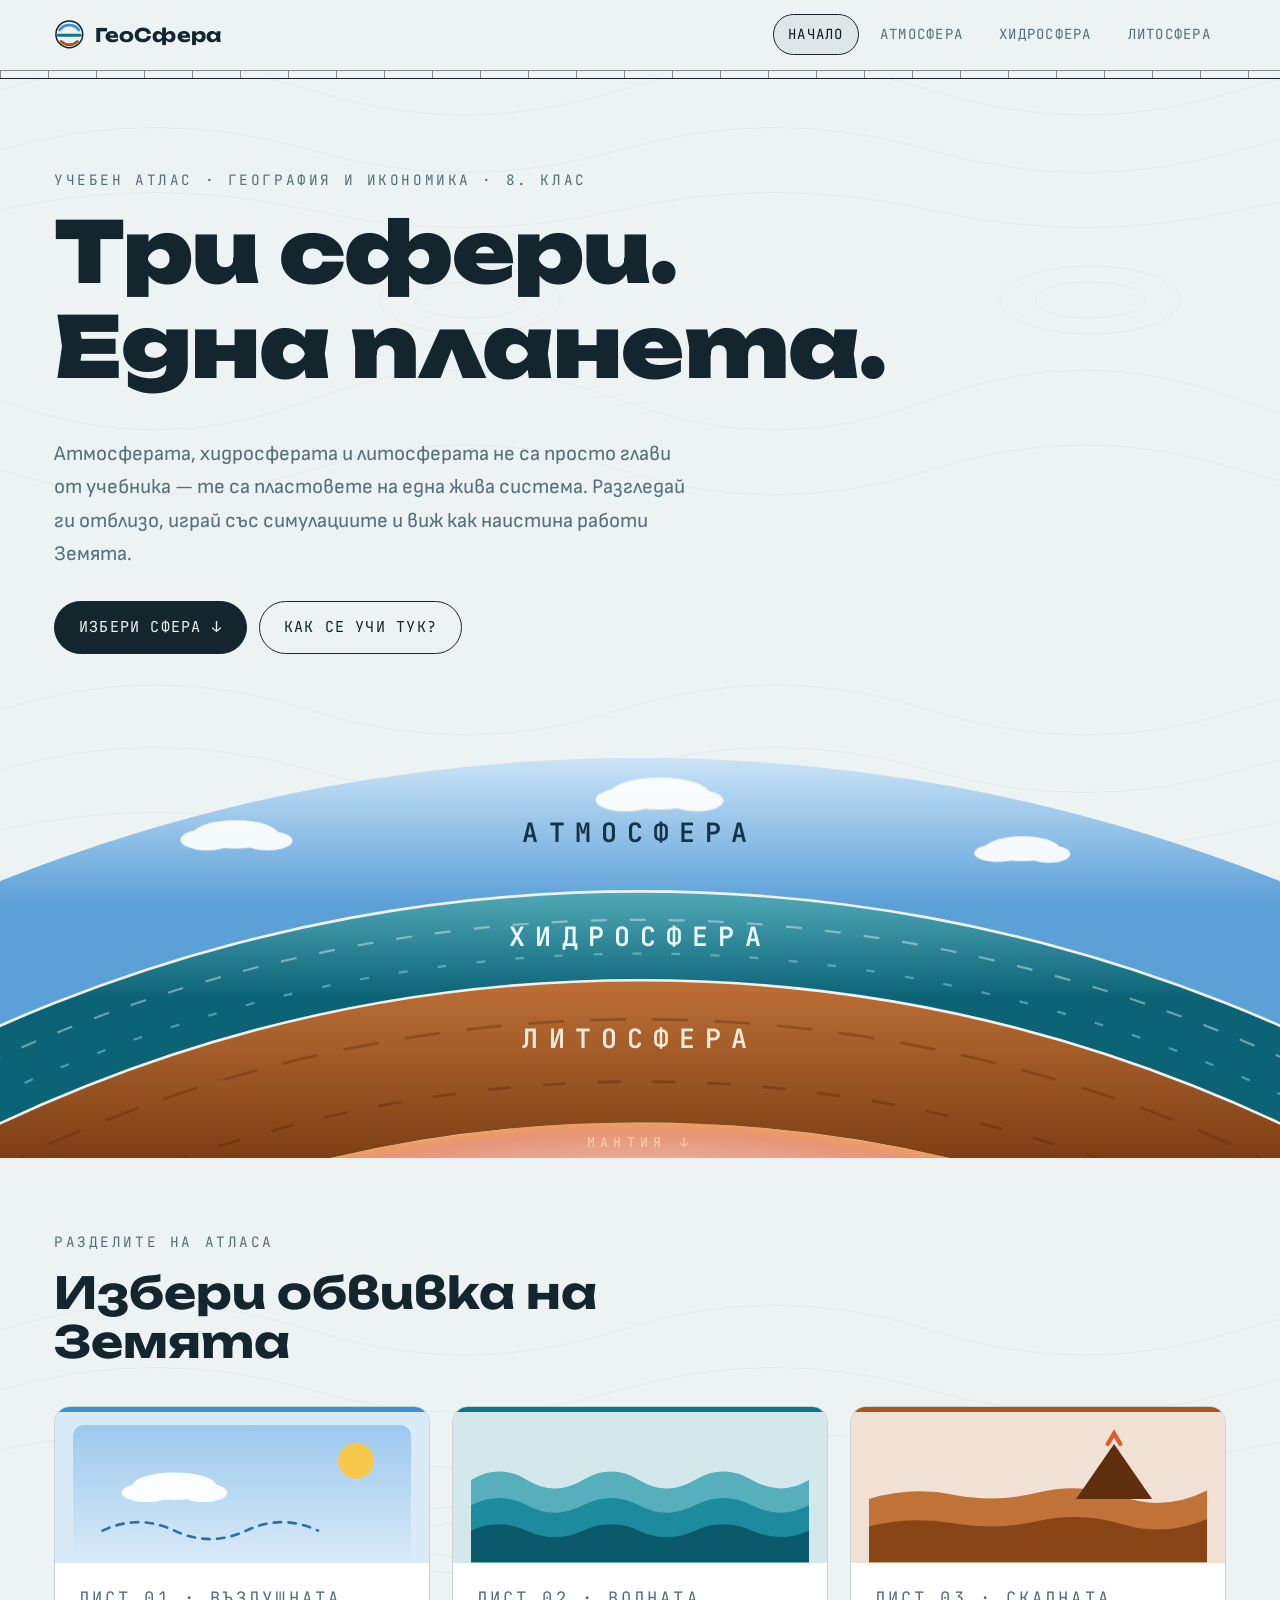
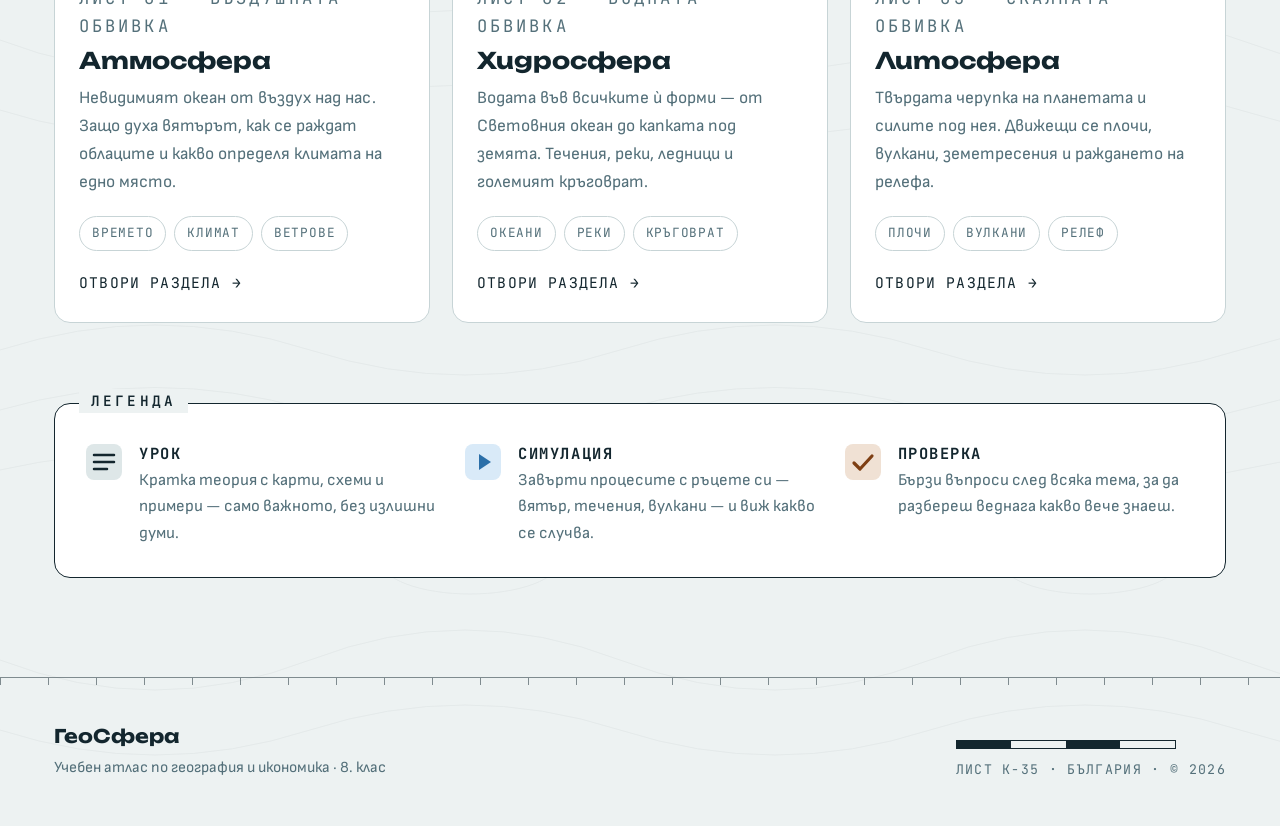
==== index.html @ aa03029b "Add files via upload" ====
<!doctype html>
<html lang="bg">
<head>
<meta charset="utf-8">
<meta name="viewport" content="width=device-width, initial-scale=1">
<title>ГеоСфера · География за 8. клас</title>
<link rel="preconnect" href="https://fonts.googleapis.com">
<link rel="preconnect" href="https://fonts.gstatic.com" crossorigin>
<link href="https://fonts.googleapis.com/css2?family=Unbounded:wght@500;700;900&family=Sofia+Sans:ital,wght@0,400;0,500;0,700;1,400&family=JetBrains+Mono:wght@400;600&display=swap" rel="stylesheet">
<link rel="stylesheet" href="styles.css">
</head>
<body data-view="home">

<header class="topbar">
  <div class="wrap topbar-inner">
    <a class="brand" href="index.html">
      <svg viewBox="0 0 32 32" fill="none" stroke-linecap="round" aria-hidden="true">
        <circle cx="16" cy="16" r="14" stroke="#13262E" stroke-width="1.6"/>
        <path d="M6 11.5a12.4 12.4 0 0 1 20 0" stroke="#3E8FD0" stroke-width="3"/>
        <path d="M4.6 17h22.8" stroke="#0D7387" stroke-width="3"/>
        <path d="M7.5 23.5a12.4 12.4 0 0 0 17 0" stroke="#A8551E" stroke-width="3"/>
      </svg>
      ГеоСфера
    </a>
    <nav class="nav" aria-label="Основна навигация">
      <a href="index.html" class="on" aria-current="page">Начало</a>
      <a href="atmosfera.html">Атмосфера</a>
      <a href="hidrosfera.html">Хидросфера</a>
      <a href="litosfera.html">Литосфера</a>
    </nav>
  </div>
  <div class="ticks" aria-hidden="true"></div>
</header>

<main>
<section class="page">
<div class="hero">
    <div class="hero-inner wrap">
      <p class="eyebrow">Учебен атлас · География и икономика · 8. клас</p>
      <h1>Три сфери.<br>Една планета.</h1>
      <p class="lead">Атмосферата, хидросферата и литосферата не са просто глави от учебника —
      те са пластовете на една жива система. Разгледай ги отблизо, играй със симулациите
      и виж как наистина работи Земята.</p>
      <div class="cta-row">
        <a class="btn" href="#razdeli">Избери сфера ↓</a>
        <a class="btn ghost" href="#legenda">Как се учи тук?</a>
      </div>
    </div>

    <figure class="hero-art">
      <svg viewBox="0 0 1440 560" preserveAspectRatio="xMidYMax slice" role="group"
           aria-label="Разрез на Земята: атмосфера, хидросфера и литосфера. Избери пласт.">
        <defs>
          <linearGradient id="gSky" gradientUnits="userSpaceOnUse" x1="0" y1="95" x2="0" y2="275">
            <stop offset="0" stop-color="#D4E9FA"/><stop offset="1" stop-color="#5CA0D8"/>
          </linearGradient>
          <linearGradient id="gSea" gradientUnits="userSpaceOnUse" x1="0" y1="250" x2="0" y2="380">
            <stop offset="0" stop-color="#57AEBC"/><stop offset="1" stop-color="#0C6376"/>
          </linearGradient>
          <linearGradient id="gRock" gradientUnits="userSpaceOnUse" x1="0" y1="350" x2="0" y2="560">
            <stop offset="0" stop-color="#C07238"/><stop offset="1" stop-color="#7E3F14"/>
          </linearGradient>
          <radialGradient id="gMan" gradientUnits="userSpaceOnUse" cx="720" cy="2050" r="1540">
            <stop offset=".90" stop-color="#E2592A" stop-opacity="0"/>
            <stop offset=".985" stop-color="#E2592A" stop-opacity=".6"/>
            <stop offset="1" stop-color="#F7A842" stop-opacity=".9"/>
          </radialGradient>
        </defs>

        <circle class="mantle-glow" cx="720" cy="2050" r="1530" fill="url(#gMan)"/>
        <text x="720" y="548" text-anchor="middle" fill="#FFD9A8" opacity=".85"
              font-family="'JetBrains Mono',monospace" font-size="15" letter-spacing="6">МАНТИЯ ↓</text>

        <a class="band" href="litosfera.html">
          <title>Литосфера — скалната обвивка</title>
          <circle cx="720" cy="2050" r="1610" fill="none" stroke="url(#gRock)" stroke-width="160"/>
          <circle cx="720" cy="2050" r="1576" fill="none" stroke="#5F2E0C" stroke-width="3"
                  stroke-dasharray="26 36" opacity=".45"/>
          <circle cx="720" cy="2050" r="1646" fill="none" stroke="#5F2E0C" stroke-width="3"
                  stroke-dasharray="40 30" opacity=".4"/>
          <text class="band-label" x="720" y="436" fill="#FFE9D8">ЛИТОСФЕРА</text>
          <text class="band-hint" x="720" y="468" fill="#FFE9D8">отвори раздела →</text>
        </a>

        <a class="band" href="hidrosfera.html">
          <title>Хидросфера — водната обвивка</title>
          <circle cx="720" cy="2050" r="1740" fill="none" stroke="url(#gSea)" stroke-width="100"/>
          <circle class="waves" cx="720" cy="2050" r="1758" fill="none" stroke="#FFFFFF"
                  stroke-width="2.5" stroke-dasharray="18 26" opacity=".4"/>
          <circle class="waves w2" cx="720" cy="2050" r="1720" fill="none" stroke="#9FE0EA"
                  stroke-width="2.5" stroke-dasharray="10 34" opacity=".45"/>
          <text class="band-label" x="720" y="322" fill="#EAFBFF">ХИДРОСФЕРА</text>
          <text class="band-hint" x="720" y="350" fill="#EAFBFF">отвори раздела →</text>
        </a>

        <a class="band" href="atmosfera.html">
          <title>Атмосфера — въздушната обвивка</title>
          <circle cx="720" cy="2050" r="1865" fill="none" stroke="url(#gSky)" stroke-width="150"/>
          <g fill="#FFFFFF" opacity=".92">
            <g class="cloud" transform="translate(265 196)">
              <ellipse rx="48" ry="16"/><ellipse cx="-32" cy="6" rx="30" ry="12"/><ellipse cx="36" cy="7" rx="28" ry="11"/>
            </g>
            <g class="cloud c2" transform="translate(742 150)">
              <ellipse rx="56" ry="18"/><ellipse cx="-38" cy="7" rx="34" ry="13"/><ellipse cx="42" cy="8" rx="30" ry="12"/>
            </g>
            <g class="cloud c3" transform="translate(1150 212)">
              <ellipse rx="42" ry="14"/><ellipse cx="-28" cy="5" rx="26" ry="10"/><ellipse cx="30" cy="6" rx="24" ry="10"/>
            </g>
          </g>
          <text class="band-label" x="720" y="205" fill="#123349">АТМОСФЕРА</text>
          <text class="band-hint" x="720" y="234" fill="#123349">отвори раздела →</text>
        </a>

        <circle cx="720" cy="2050" r="1790" fill="none" stroke="#EDF2F2" stroke-width="3"/>
        <circle cx="720" cy="2050" r="1690" fill="none" stroke="#EDF2F2" stroke-width="3"/>
      </svg>
    </figure>
  </div>

  <div class="section wrap" id="razdeli">
    <div class="bhead">
      <p class="eyebrow">Разделите на атласа</p>
      <h2>Избери обвивка на Земята</h2>
    </div>
    <div class="cards">

      <a class="card card-atm" href="atmosfera.html">
        <div class="card-art">
          <svg viewBox="0 0 320 130" aria-hidden="true">
            <defs><linearGradient id="cA" x1="0" y1="0" x2="0" y2="1">
              <stop offset="0" stop-color="#9CC9EE"/><stop offset="1" stop-color="#D9EAF8"/>
            </linearGradient></defs>
            <rect width="320" height="130" rx="10" fill="url(#cA)"/>
            <circle cx="268" cy="34" r="17" fill="#F7C84B"/>
            <g fill="#FFFFFF" opacity=".95">
              <ellipse cx="96" cy="58" rx="40" ry="13"/><ellipse cx="70" cy="64" rx="24" ry="9"/><ellipse cx="124" cy="64" rx="22" ry="9"/>
            </g>
            <path d="M28 100q34-16 68 0t68 0t68 0" fill="none" stroke="#2B6FA8" stroke-width="2.5" stroke-dasharray="7 7" stroke-linecap="round"/>
          </svg>
        </div>
        <div class="card-body">
          <p class="eyebrow">Лист 01 · Въздушната обвивка</p>
          <h3>Атмосфера</h3>
          <p>Невидимият океан от въздух над нас. Защо духа вятърът, как се раждат облаците
          и какво определя климата на едно място.</p>
          <p class="chiprow"><span class="chip">времето</span><span class="chip">климат</span><span class="chip">ветрове</span></p>
          <span class="card-go">Отвори раздела →</span>
        </div>
      </a>

      <a class="card card-hyd" href="hidrosfera.html">
        <div class="card-art">
          <svg viewBox="0 0 320 130" aria-hidden="true">
            <rect width="320" height="130" rx="10" fill="#D2E8EB"/>
            <path d="M0 52q27-16 53 0t53 0t53 0t53 0t54 0t54 0V130H0Z" fill="#57AEBC"/>
            <path d="M0 76q27-14 53 0t53 0t53 0t53 0t54 0t54 0V130H0Z" fill="#1E8A9E"/>
            <path d="M0 100q27-12 53 0t53 0t53 0t53 0t54 0t54 0V130H0Z" fill="#0A5A6B"/>
          </svg>
        </div>
        <div class="card-body">
          <p class="eyebrow">Лист 02 · Водната обвивка</p>
          <h3>Хидросфера</h3>
          <p>Водата във всичките ѝ форми — от Световния океан до капката под земята.
          Течения, реки, ледници и големият кръговрат.</p>
          <p class="chiprow"><span class="chip">океани</span><span class="chip">реки</span><span class="chip">кръговрат</span></p>
          <span class="card-go">Отвори раздела →</span>
        </div>
      </a>

      <a class="card card-lit" href="litosfera.html">
        <div class="card-art">
          <svg viewBox="0 0 320 130" aria-hidden="true">
            <rect width="320" height="130" rx="10" fill="#F0E1D4"/>
            <path d="M0 70q40-12 80-4t80-2t80 4t80-6V130H0Z" fill="#C07238"/>
            <path d="M0 96q40-10 80-3t80-2t80 3t80-5V130H0Z" fill="#8A4517"/>
            <path d="M196 70 L232 18 L268 70 Z" fill="#5F2E0C"/>
            <path d="M226 18 L232 8 L238 18" fill="none" stroke="#E2592A" stroke-width="4" stroke-linecap="round"/>
          </svg>
        </div>
        <div class="card-body">
          <p class="eyebrow">Лист 03 · Скалната обвивка</p>
          <h3>Литосфера</h3>
          <p>Твърдата черупка на планетата и силите под нея. Движещи се плочи, вулкани,
          земетресения и раждането на релефа.</p>
          <p class="chiprow"><span class="chip">плочи</span><span class="chip">вулкани</span><span class="chip">релеф</span></p>
          <span class="card-go">Отвори раздела →</span>
        </div>
      </a>

    </div>
  </div>

  <div class="section wrap" id="legenda" style="padding-top:8px">
    <div class="legend">
      <p class="legend-title">Легенда</p>
      <div class="legend-grid">
        <div class="lg-item">
          <svg viewBox="0 0 42 42" aria-hidden="true">
            <rect x="3" y="3" width="36" height="36" rx="8" fill="#DEE7E8"/>
            <path d="M11 14h20M11 21h20M11 28h13" stroke="#13262E" stroke-width="2.5" stroke-linecap="round"/>
          </svg>
          <div><h4>Урок</h4><p>Кратка теория с карти, схеми и примери — само важното, без излишни думи.</p></div>
        </div>
        <div class="lg-item">
          <svg viewBox="0 0 42 42" aria-hidden="true">
            <rect x="3" y="3" width="36" height="36" rx="8" fill="#D9EAF8"/>
            <path d="M17 13l12 8-12 8Z" fill="#2B6FA8"/>
          </svg>
          <div><h4>Симулация</h4><p>Завърти процесите с ръцете си — вятър, течения, вулкани — и виж какво се случва.</p></div>
        </div>
        <div class="lg-item">
          <svg viewBox="0 0 42 42" aria-hidden="true">
            <rect x="3" y="3" width="36" height="36" rx="8" fill="#F0E1D4"/>
            <path d="M12 22l6 6 12-13" fill="none" stroke="#7E3F14" stroke-width="3.2" stroke-linecap="round" stroke-linejoin="round"/>
          </svg>
          <div><h4>Проверка</h4><p>Бързи въпроси след всяка тема, за да разбереш веднага какво вече знаеш.</p></div>
        </div>
      </div>
    </div>
  </div>
</section>
</main>

<footer class="footer">
  <div class="ticks" aria-hidden="true"></div>
  <div class="wrap footer-grid">
    <div>
      <p class="fbrand">ГеоСфера</p>
      <p class="fnote">Учебен атлас по география и икономика · 8. клас</p>
    </div>
    <div>
      <div class="scalebar" aria-hidden="true"><span></span><span></span><span></span><span></span></div>
      <p class="fnote mono">лист K-35 · България · © 2026</p>
    </div>
  </div>
</footer>

</body>
</html>
---- styles.css ----
/* ============ ТОКЕНИ ============ */
:root {
  --paper: #EDF2F2;
  /* хартия на хидрографска карта */
  --paper-deep: #E1E9EA;
  --ink: #13262E;
  /* картографско мастило */
  --muted: #54707A;
  --line: #C7D4D6;
  --sky: #3E8FD0;
  --sky-deep: #2B6FA8;
  --sky-soft: #D9EAF8;
  --sea: #0D7387;
  --sea-deep: #0A5A6B;
  --sea-soft: #D2E8EB;
  --rock: #A8551E;
  --rock-deep: #7E3F14;
  --rock-soft: #F0E1D4;
  --mantle: #E2592A;
  --display: 'Unbounded', system-ui, sans-serif;
  --body: 'Sofia Sans', system-ui, sans-serif;
  --mono: 'JetBrains Mono', ui-monospace, monospace;
  --accent: #13262E;
  --accent-deep: #0B181E;
  --accent-soft: #DEE7E8;
}

body[data-view="atmosfera"] {
  --accent: var(--sky);
  --accent-deep: var(--sky-deep);
  --accent-soft: var(--sky-soft);
}

body[data-view="hidrosfera"] {
  --accent: var(--sea);
  --accent-deep: var(--sea-deep);
  --accent-soft: var(--sea-soft);
}

body[data-view="litosfera"] {
  --accent: var(--rock);
  --accent-deep: var(--rock-deep);
  --accent-soft: var(--rock-soft);
}

/* ============ ОСНОВА ============ */
* {
  box-sizing: border-box
}

html {
  scroll-behavior: smooth
}

body {
  margin: 0;
  background: var(--paper);
  color: var(--ink);
  font-family: var(--body);
  font-size: clamp(112%, 1.3vw, 137%);
  /* ~18px на телефон → ~22px на голям екран */
  line-height: 1.62;
  -webkit-font-smoothing: antialiased;
  background-image: url("data:image/svg+xml,%3Csvg xmlns='http://www.w3.org/2000/svg' width='620' height='620' viewBox='0 0 620 620'%3E%3Cg fill='none' stroke='%2313262E' stroke-width='1' opacity='0.045'%3E%3Cpath d='M0 90 Q155 40 310 90 T620 90'/%3E%3Cpath d='M0 150 Q155 105 310 150 T620 150'/%3E%3Cpath d='M0 210 Q155 175 310 210 T620 210'/%3E%3Cpath d='M0 400 Q155 460 310 400 T620 400'/%3E%3Cpath d='M0 470 Q155 520 310 470 T620 470'/%3E%3Cellipse cx='470' cy='300' rx='90' ry='34'/%3E%3Cellipse cx='470' cy='300' rx='55' ry='18'/%3E%3C/g%3E%3C/svg%3E");
}

::selection {
  background: var(--accent);
  color: #fff
}

a {
  color: inherit;
  text-decoration: none
}

img,
svg {
  display: block;
  max-width: 100%
}

h1,
h2,
h3,
h4 {
  font-family: var(--display);
  line-height: 1.12;
  margin: 0 0 .5em;
  font-weight: 700
}

p {
  margin: 0 0 1em
}

.wrap {
  max-width: 1220px;
  margin: 0 auto;
  padding: 0 24px
}

:focus-visible {
  outline: 2.5px solid var(--accent);
  outline-offset: 3px;
  border-radius: 4px
}

/* координатни деления — като рамка на картен лист */
.ticks {
  height: 8px;
  border-top: 1px solid var(--ink);
  opacity: .5;
  background: repeating-linear-gradient(90deg, var(--ink) 0 1px, transparent 1px 48px);
}

/* ============ ГОРНА ЛЕНТА ============ */
.topbar {
  position: sticky;
  top: 0;
  z-index: 50;
  background: color-mix(in srgb, var(--paper) 88%, transparent);
  backdrop-filter: blur(8px);
  border-bottom: 1px solid var(--ink);
}

.topbar-inner {
  display: flex;
  align-items: center;
  justify-content: space-between;
  gap: 16px;
  padding: 1.6vh 24px;
}

.brand {
  display: flex;
  align-items: center;
  gap: 10px;
  font-family: var(--display);
  font-weight: 700;
  font-size: clamp(105%, 1.25vw, 122%);
  letter-spacing: .01em
}

.brand svg {
  width: clamp(7%, 2vw, 9%);
  min-width: 28px;
  height: auto
}

.nav {
  display: flex;
  gap: 6px;
  overflow-x: auto;
  font-family: var(--mono);
  font-size: clamp(78%, .95vw, 88%);
  text-transform: uppercase;
  letter-spacing: .09em;
}

.nav a {
  padding: .9vh 14px;
  border-radius: 999px;
  border: 1px solid transparent;
  white-space: nowrap;
  color: var(--muted);
  transition: .2s
}

.nav a:hover {
  color: var(--ink);
  border-color: var(--line)
}

.nav a.on {
  color: var(--accent-deep);
  border-color: var(--accent);
  background: var(--accent-soft)
}

/* ============ ОБЩИ ЕЛЕМЕНТИ ============ */
.eyebrow {
  font-family: var(--mono);
  font-size: clamp(80%, .95vw, 90%);
  text-transform: uppercase;
  letter-spacing: .18em;
  color: var(--muted);
  margin-bottom: 14px
}

.btn {
  display: inline-block;
  font-family: var(--mono);
  font-size: clamp(84%, .95vw, 94%);
  text-transform: uppercase;
  letter-spacing: .08em;
  padding: 1.5vh 24px;
  border-radius: 999px;
  border: 1.5px solid var(--ink);
  background: var(--ink);
  color: var(--paper);
  transition: transform .2s, box-shadow .2s;
}

.btn:hover {
  transform: translateY(-2px);
  box-shadow: 0 6px 18px rgba(19, 38, 46, .25)
}

.btn.ghost {
  background: transparent;
  color: var(--ink)
}

.section {
  padding: 8vh 24px
}

.bhead {
  max-width: 680px;
  margin-bottom: 4.5vh
}

.bhead h2 {
  font-size: clamp(175%, 3.5vw, 245%)
}

/* ============ ХЕРО (НАЧАЛО) ============ */
.hero {
  position: relative;
  overflow: hidden
}

.hero-inner {
  padding-top: clamp(6vh, 7vw, 11vh);
  padding-bottom: 3vh;
  max-width: 1220px;
  margin: 0 auto;
}

.hero-inner>* {
  animation: fadeUp .7s ease both
}

.hero-inner .lead {
  animation-delay: .12s
}

.hero-inner .cta-row {
  animation-delay: .22s
}

.hero h1 {
  font-size: clamp(245%, 6.6vw, 480%);
  font-weight: 900;
  letter-spacing: -.01em;
  max-width: 14ch
}

.lead {
  font-size: clamp(115%, 1.55vw, 134%);
  color: var(--muted);
  max-width: 54ch
}

.cta-row {
  display: flex;
  gap: 12px;
  flex-wrap: wrap;
  margin: 3.4vh 0 1vh
}

/* подписният елемент: разрез на планетата */
.hero-art {
  margin: 0;
  animation: rise 1s ease both .15s
}

.hero-art svg {
  width: 100%;
  height: clamp(36vh, 40vw, 52vh)
}

.band {
  cursor: pointer
}

.band circle {
  transition: filter .25s
}

.band:hover circle,
.band:focus-visible circle {
  filter: saturate(1.2) brightness(1.06)
}

.band-label {
  font-family: var(--mono);
  font-weight: 600;
  font-size: 30px;
  letter-spacing: .38em;
  text-anchor: middle;
  pointer-events: none
}

.band-hint {
  font-family: var(--mono);
  font-size: 17px;
  letter-spacing: .14em;
  text-anchor: middle;
  opacity: 0;
  transition: opacity .25s;
  pointer-events: none
}

.band:hover .band-hint,
.band:focus-visible .band-hint {
  opacity: .95
}

.cloud {
  animation: drift 13s ease-in-out infinite alternate
}

.cloud.c2 {
  animation-duration: 17s;
  animation-delay: -6s
}

.cloud.c3 {
  animation-duration: 11s;
  animation-delay: -3s
}

.waves {
  animation: dash 26s linear infinite
}

.waves.w2 {
  animation-duration: 38s;
  animation-direction: reverse
}

.mantle-glow {
  animation: pulse 6s ease-in-out infinite
}

/* ============ КАРТИ-РАЗДЕЛИ ============ */
.cards {
  display: grid;
  grid-template-columns: repeat(3, 1fr);
  gap: 22px
}

.card {
  display: flex;
  flex-direction: column;
  background: #fff;
  border: 1px solid var(--line);
  border-radius: 16px;
  overflow: hidden;
  transition: transform .22s, box-shadow .22s;
  position: relative
}

.card::before {
  content: "";
  position: absolute;
  inset: 0 0 auto 0;
  height: 5px
}

.card:hover {
  transform: translateY(-5px);
  box-shadow: 0 14px 32px rgba(19, 38, 46, .14)
}

.card-atm::before {
  background: var(--sky)
}

.card-atm .card-art {
  background: var(--sky-soft)
}

.card-hyd::before {
  background: var(--sea)
}

.card-hyd .card-art {
  background: var(--sea-soft)
}

.card-lit::before {
  background: var(--rock)
}

.card-lit .card-art {
  background: var(--rock-soft)
}

.card-art {
  padding: 18px 18px 0
}

.card-body {
  padding: 2.4vh 24px 3vh;
  display: flex;
  flex-direction: column;
  flex: 1
}

.card-body .eyebrow {
  margin-bottom: 8px
}

.card h3 {
  font-size: clamp(128%, 1.55vw, 148%)
}

.card-body p {
  color: var(--muted);
  font-size: clamp(96%, 1.08vw, 104%)
}

.chiprow {
  display: flex;
  gap: 8px;
  flex-wrap: wrap;
  margin: 2px 0 2.2vh
}

.chip {
  font-family: var(--mono);
  font-size: clamp(74%, .82vw, 82%);
  text-transform: uppercase;
  letter-spacing: .06em;
  padding: .7vh 12px;
  border: 1px solid var(--line);
  border-radius: 999px;
  color: var(--muted)
}

.card-go {
  margin-top: auto;
  font-family: var(--mono);
  font-size: clamp(82%, .92vw, 90%);
  text-transform: uppercase;
  letter-spacing: .08em;
  color: var(--ink);
  transition: .2s
}

.card-atm:hover .card-go {
  color: var(--sky-deep)
}

.card-hyd:hover .card-go {
  color: var(--sea-deep)
}

.card-lit:hover .card-go {
  color: var(--rock-deep)
}

/* ============ ЛЕГЕНДА ============ */
.legend {
  border: 1.5px solid var(--ink);
  border-radius: 16px;
  background: #fff;
  padding: 3.4vh 28px
}

.legend {
  position: relative
}

.legend-title {
  position: absolute;
  top: -1.6vh;
  left: 24px;
  background: var(--paper);
  padding: 0 12px;
  font-family: var(--mono);
  font-size: clamp(80%, .9vw, 88%);
  font-weight: 600;
  text-transform: uppercase;
  letter-spacing: .22em;
  margin: 0
}

.legend-grid {
  display: grid;
  grid-template-columns: repeat(3, 1fr);
  gap: 24px;
  margin-top: .8vh
}

.lg-item {
  display: flex;
  gap: 14px;
  align-items: flex-start
}

.lg-item svg {
  flex: none;
  width: clamp(11%, 3.2vw, 13%);
  min-width: 42px;
  height: auto
}

.lg-item h4 {
  font-family: var(--mono);
  font-size: clamp(86%, .98vw, 94%);
  text-transform: uppercase;
  letter-spacing: .1em;
  margin: 4px 0 4px
}

.lg-item p {
  font-size: clamp(92%, 1.02vw, 100%);
  color: var(--muted);
  margin: 0
}

/* ============ ПОДСТРАНИЦИ ============ */
.phero {
  position: relative;
  border-bottom: 1px solid var(--line);
  background: linear-gradient(180deg, var(--accent-soft) 0%, var(--paper) 100%)
}

.phero::before {
  content: "";
  position: absolute;
  inset: 0;
  opacity: .3;
  pointer-events: none;
  background-image: linear-gradient(var(--line) 1px, transparent 1px),
    linear-gradient(90deg, var(--line) 1px, transparent 1px);
  background-size: 64px 64px
}

.phero-grid {
  position: relative;
  display: grid;
  grid-template-columns: 1.15fr .85fr;
  gap: 48px;
  align-items: center;
  padding-top: 7vh;
  padding-bottom: 7vh
}

.ptitle {
  font-size: clamp(235%, 5.6vw, 400%);
  font-weight: 900;
  color: var(--accent-deep)
}

.phero .lead {
  font-size: clamp(120%, 1.65vw, 145%);
  max-width: 58ch
}

.pchips {
  display: flex;
  gap: 8px;
  flex-wrap: wrap;
  align-items: center;
  margin-top: 2.4vh
}

.pchips .lbl {
  font-family: var(--mono);
  font-size: clamp(78%, .9vw, 86%);
  text-transform: uppercase;
  letter-spacing: .12em;
  color: var(--muted);
  margin-right: 4px
}

.pchips .chip {
  background: #fff
}

.pdiagram {
  margin: 0;
  background: #fff;
  border: 1px solid var(--line);
  border-radius: 16px;
  padding: 20px;
  box-shadow: 0 10px 30px rgba(19, 38, 46, .08)
}

.pdiagram figcaption {
  font-family: var(--mono);
  font-size: clamp(76%, .86vw, 84%);
  text-transform: uppercase;
  letter-spacing: .1em;
  color: var(--muted);
  text-align: center;
  margin-top: 1.6vh
}

.dlabel {
  font-family: var(--mono);
  font-size: 12.5px;
  letter-spacing: .05em
}

/* уроци */
.lessons-block {
  padding-top: 7vh;
  padding-bottom: 9vh
}

.bnote {
  font-family: var(--mono);
  font-size: clamp(84%, .95vw, 92%);
  color: var(--muted)
}

.lessons {
  list-style: none;
  margin: 0;
  padding: 0;
  display: grid;
  gap: 1.5vh
}

.lesson {
  display: grid;
  grid-template-columns: 3.6em 1fr auto;
  gap: 18px;
  align-items: center;
  background: #fff;
  border: 1px dashed var(--line);
  border-radius: 14px;
  padding: 2vh 24px;
  transition: .2s
}

.lesson:hover {
  border-style: solid;
  border-color: var(--accent)
}

.lnum {
  font-family: var(--mono);
  font-weight: 600;
  font-size: clamp(115%, 1.4vw, 135%);
  color: var(--accent-deep)
}

.lesson h4 {
  font-family: var(--body);
  font-weight: 700;
  font-size: clamp(104%, 1.22vw, 116%);
  margin: 0 0 2px
}

.lesson p {
  font-size: clamp(94%, 1.06vw, 102%);
  color: var(--muted);
  margin: 0
}

.ltags {
  display: flex;
  gap: 8px;
  flex-wrap: wrap;
  justify-content: flex-end
}

.tag {
  font-family: var(--mono);
  font-size: clamp(72%, .8vw, 80%);
  text-transform: uppercase;
  letter-spacing: .06em;
  padding: .7vh 12px;
  border-radius: 999px;
  background: var(--paper-deep);
  color: var(--muted)
}

.tag.sim {
  background: var(--accent-soft);
  color: var(--accent-deep)
}

.back {
  display: inline-block;
  margin-top: 4.4vh;
  font-family: var(--mono);
  font-size: clamp(84%, .95vw, 92%);
  text-transform: uppercase;
  letter-spacing: .08em;
  border-bottom: 1.5px solid var(--ink);
  padding-bottom: 2px
}

.back:hover {
  color: var(--accent-deep);
  border-color: var(--accent-deep)
}

/* ============ ФУТЪР ============ */
.footer {
  margin-top: 3vh
}

.footer-grid {
  display: flex;
  justify-content: space-between;
  align-items: flex-end;
  gap: 24px;
  flex-wrap: wrap;
  padding-top: 4vh;
  padding-bottom: 5vh
}

.fbrand {
  font-family: var(--display);
  font-weight: 700;
  font-size: clamp(105%, 1.2vw, 118%);
  margin: 0 0 4px
}

.fnote {
  font-size: clamp(86%, .96vw, 94%);
  color: var(--muted);
  margin: 0
}

.fnote.mono {
  font-family: var(--mono);
  font-size: clamp(74%, .86vw, 84%);
  text-transform: uppercase;
  letter-spacing: .1em;
  margin-top: 1.2vh
}

.scalebar {
  display: flex;
  width: 220px;
  height: 9px;
  border: 1px solid var(--ink)
}

.scalebar span {
  flex: 1
}

.scalebar span:nth-child(odd) {
  background: var(--ink)
}

/* ============ АНИМАЦИИ ============ */
@keyframes fadeUp {
  from {
    opacity: 0;
    transform: translateY(18px)
  }

  to {
    opacity: 1;
    transform: none
  }
}

@keyframes rise {
  from {
    opacity: 0;
    transform: translateY(46px)
  }

  to {
    opacity: 1;
    transform: none
  }
}

@keyframes drift {
  from {
    transform: translateX(-46px)
  }

  to {
    transform: translateX(46px)
  }
}

@keyframes dash {
  to {
    stroke-dashoffset: -1200
  }
}

@keyframes pulse {

  0%,
  100% {
    opacity: .55
  }

  50% {
    opacity: .95
  }
}

/* ============ АДАПТИВНОСТ ============ */
@media (max-width:940px) {
  .cards {
    grid-template-columns: 1fr 1fr
  }

  .legend-grid {
    grid-template-columns: 1fr
  }

  .phero-grid {
    grid-template-columns: 1fr;
    gap: 32px
  }

  .pdiagram {
    max-width: 460px
  }
}

@media (max-width:640px) {
  .cards {
    grid-template-columns: 1fr
  }

  .band-label {
    font-size: 46px
  }

  .band-hint {
    font-size: 27px
  }

  .lesson {
    grid-template-columns: 2.4em 1fr
  }

  .ltags {
    grid-column: 2;
    justify-content: flex-start
  }

  .topbar-inner {
    flex-direction: column;
    align-items: flex-start;
    gap: 8px;
    padding: 12px 18px
  }
}

@media (prefers-reduced-motion:reduce) {
  html {
    scroll-behavior: auto
  }

  *,
  *::before,
  *::after {
    animation: none !important;
    transition: none !important
  }
}

/* ============ УРОЧНА СТРАНИЦА ============ */
.lessonpage {
  padding-top: 6vh;
  padding-bottom: 2vh
}

.crumb {
  font-family: var(--mono);
  font-size: clamp(76%, .86vw, 84%);
  text-transform: uppercase;
  letter-spacing: .12em;
  color: var(--muted);
  margin-bottom: 1.6vh;
  display: flex;
  gap: 8px;
  flex-wrap: wrap;
  align-items: center
}

.crumb a {
  color: var(--muted);
  border-bottom: 1px solid transparent
}

.crumb a:hover {
  color: var(--accent-deep);
  border-color: var(--accent)
}

.crumb .sep {
  opacity: .5
}

.lsec {
  margin-bottom: 6vh
}

.lsec-head {
  display: flex;
  align-items: center;
  gap: 16px;
  margin-bottom: 2.2vh
}

.lsec-num {
  flex: none;
  width: clamp(38px, 3.4vw, 52px);
  aspect-ratio: 1;
  display: grid;
  place-items: center;
  background: var(--accent);
  color: #fff;
  border-radius: 12px;
  font-family: var(--mono);
  font-weight: 600;
  font-size: clamp(105%, 1.3vw, 128%)
}

.lsec-head h2 {
  margin: 0;
  font-size: clamp(150%, 2.7vw, 205%);
  color: var(--accent-deep)
}

.lsec>p {
  max-width: 70ch;
  font-size: clamp(102%, 1.18vw, 114%)
}

.lead-in {
  font-size: clamp(112%, 1.4vw, 126%) !important;
  color: var(--ink)
}

.kw {
  background: var(--accent-soft);
  color: var(--accent-deep);
  padding: 1px 7px;
  border-radius: 6px;
  font-weight: 600
}

.terms {
  display: grid;
  grid-template-columns: repeat(auto-fit, minmax(min(100%, 262px), 1fr));
  gap: 16px;
  margin: 2.6vh 0
}

.term {
  background: #fff;
  border: 1px solid var(--line);
  border-left: 4px solid var(--muted);
  border-radius: 12px;
  padding: 2vh 22px
}

.term.key {
  border-left-color: var(--accent);
  background: var(--accent-soft)
}

.term-name {
  font-family: var(--display);
  font-weight: 700;
  font-size: clamp(112%, 1.35vw, 126%);
  margin: 0 0 .6vh;
  color: var(--ink)
}

.term.key .term-name {
  color: var(--accent-deep)
}

.term-def {
  margin: 0;
  font-size: clamp(94%, 1.05vw, 103%);
  color: var(--muted);
  line-height: 1.55
}

.term-def b {
  color: var(--ink)
}

.split {
  display: grid;
  gap: 16px;
  margin: 2.6vh 0
}

.split.two {
  grid-template-columns: 1fr 1fr
}

.split.three {
  grid-template-columns: repeat(3, 1fr)
}

.split-card {
  background: #fff;
  border: 1px solid var(--line);
  border-radius: 14px;
  overflow: hidden
}

.split-card .sc-head {
  background: var(--accent);
  color: #fff;
  padding: 1.5vh 18px;
  font-family: var(--display);
  font-weight: 700;
  font-size: clamp(104%, 1.2vw, 116%)
}

.split-card.alt .sc-head {
  background: var(--accent-deep)
}

.split-card .sc-body {
  padding: 2vh 18px
}

.split-card .sc-body p {
  margin: 0 0 .8em;
  font-size: clamp(94%, 1.05vw, 103%);
  color: var(--muted);
  line-height: 1.55
}

.split-card .sc-body p:last-child {
  margin-bottom: 0
}

.split-card .sc-body b {
  color: var(--ink)
}

.diagram-inline {
  margin: 3.4vh auto;
  max-width: 540px;
  background: #fff;
  border: 1px solid var(--line);
  border-radius: 16px;
  padding: 22px;
  box-shadow: 0 10px 30px rgba(19, 38, 46, .08)
}

.diagram-inline svg {
  width: 100%;
  height: auto
}

.diagram-inline figcaption {
  font-family: var(--mono);
  font-size: clamp(76%, .86vw, 84%);
  text-transform: uppercase;
  letter-spacing: .1em;
  color: var(--muted);
  text-align: center;
  margin-top: 1.4vh
}

.qa {
  border: 1.5px solid var(--ink);
  border-radius: 16px;
  background: #fff;
  padding: 3vh 26px;
  margin: 5vh 0 2vh;
  position: relative
}

.qa-title {
  position: absolute;
  top: -1.5vh;
  left: 22px;
  background: var(--paper);
  padding: 0 12px;
  font-family: var(--mono);
  font-weight: 600;
  font-size: clamp(78%, .9vw, 88%);
  text-transform: uppercase;
  letter-spacing: .2em;
  margin: 0
}

.qa ol {
  margin: 0;
  padding-left: 1.3em
}

.qa li {
  margin: .8vh 0;
  font-size: clamp(96%, 1.08vw, 105%)
}

.pager {
  display: flex;
  justify-content: space-between;
  gap: 14px;
  flex-wrap: wrap;
  margin: 5vh 0 2vh;
  border-top: 1px solid var(--ink);
  padding-top: 3vh
}

.pager a {
  font-family: var(--mono);
  font-size: clamp(84%, .95vw, 92%);
  text-transform: uppercase;
  letter-spacing: .06em;
  padding: 1.5vh 20px;
  border: 1.5px solid var(--ink);
  border-radius: 999px;
  transition: .2s
}

.pager a:hover {
  background: var(--ink);
  color: var(--paper)
}

.pager .nxt {
  background: var(--accent);
  border-color: var(--accent);
  color: #fff
}

.pager .nxt:hover {
  background: var(--accent-deep);
  border-color: var(--accent-deep)
}

@media (max-width:760px) {

  .split.two,
  .split.three {
    grid-template-columns: 1fr
  }
}

/* ===================================================================
   СТИЛОВЕ ЗА СТРАНИЦИ НА УРОЦИ
   =================================================================== */

/* — херо на урока — */
.lesson-hero {
  position: relative;
  border-bottom: 1px solid var(--line);
  overflow: hidden;
  background: linear-gradient(180deg, var(--accent-soft) 0%, var(--paper) 100%)
}

.lesson-hero::before {
  content: "";
  position: absolute;
  inset: 0;
  opacity: .28;
  pointer-events: none;
  background-image: linear-gradient(var(--line) 1px, transparent 1px),
    linear-gradient(90deg, var(--line) 1px, transparent 1px);
  background-size: 60px 60px
}

.lh-inner {
  position: relative;
  padding-top: 6vh;
  padding-bottom: 5vh
}

.lh-tag {
  font-family: var(--mono);
  font-size: clamp(80%, .95vw, 90%);
  text-transform: uppercase;
  letter-spacing: .16em;
  color: var(--accent-deep);
  margin-bottom: 1.4vh;
  display: flex;
  align-items: center;
  gap: 12px
}

.lh-tag .num {
  font-weight: 600;
  background: var(--accent);
  color: #fff;
  border-radius: 999px;
  padding: .4vh 14px;
  letter-spacing: .08em
}

.lh-title {
  font-size: clamp(215%, 4.8vw, 360%);
  font-weight: 900;
  color: var(--accent-deep);
  max-width: 20ch
}

.lh-questions {
  margin-top: 2.6vh;
  max-width: 62ch;
  border-left: 3px solid var(--accent);
  padding-left: 20px
}

.lh-questions p {
  font-style: italic;
  font-size: clamp(108%, 1.4vw, 124%);
  color: var(--ink);
  margin: 0
}

.lh-questions .qlbl {
  font-style: normal;
  font-family: var(--mono);
  font-size: clamp(74%, .85vw, 82%);
  text-transform: uppercase;
  letter-spacing: .14em;
  color: var(--muted);
  display: block;
  margin-bottom: 8px
}

/* — съдържание / навигация в урока — */
.toc {
  display: flex;
  flex-wrap: wrap;
  gap: 10px;
  margin-top: 3vh
}

.toc a {
  font-family: var(--mono);
  font-size: clamp(80%, .92vw, 90%);
  padding: 1vh 16px;
  border-radius: 999px;
  border: 1px solid var(--accent);
  color: var(--accent-deep);
  background: #fff;
  transition: .2s
}

.toc a:hover {
  background: var(--accent);
  color: #fff
}

/* — статия — */
.article {
  max-width: 760px;
  margin: 0 auto;
  padding-top: 5vh;
  padding-bottom: 2vh
}

.article.wide {
  max-width: 1000px
}

.sec {
  padding-top: 4vh;
  scroll-margin-top: 12vh
}

.sec-eyebrow {
  font-family: var(--mono);
  font-size: clamp(78%, .9vw, 86%);
  text-transform: uppercase;
  letter-spacing: .14em;
  color: var(--muted);
  display: flex;
  align-items: center;
  gap: 12px;
  margin-bottom: 1.4vh
}

.sec-eyebrow .sn {
  font-weight: 600;
  color: var(--accent-deep);
  border: 1.5px solid var(--accent);
  border-radius: 8px;
  padding: .2vh 10px
}

.sec h3 {
  font-size: clamp(150%, 2.6vw, 205%);
  color: var(--ink);
  margin-bottom: .6em
}

.sec h4 {
  font-size: clamp(118%, 1.7vw, 140%);
  margin: 2.4vh 0 .5em
}

.sec p {
  font-size: clamp(104%, 1.18vw, 116%);
  line-height: 1.72;
  margin: 0 0 1.1em
}

.article a.src {
  color: var(--accent-deep);
  border-bottom: 1px solid var(--accent)
}

/* термин в текста */
.term {
  font-weight: 700;
  color: var(--accent-deep);
  background: linear-gradient(transparent 62%, var(--accent-soft) 62%);
  padding: 0 2px
}

/* кутия с определение на термин */
.defbox {
  display: grid;
  grid-template-columns: auto 1fr;
  gap: 0 20px;
  align-items: start;
  background: #fff;
  border: 1px solid var(--line);
  border-left: 4px solid var(--accent);
  border-radius: 12px;
  padding: 2.2vh 24px;
  margin: 2vh 0
}

.defbox+.defbox {
  margin-top: 1vh
}

.def-term {
  font-family: var(--display);
  font-weight: 700;
  font-size: clamp(108%, 1.35vw, 124%);
  color: var(--accent-deep);
  grid-column: 1/-1;
  margin-bottom: .5vh
}

.defbox p {
  grid-column: 1/-1;
  font-size: clamp(100%, 1.12vw, 110%);
  margin: 0;
  color: var(--ink)
}

/* списък с определения (по-компактен) */
.deflist {
  list-style: none;
  margin: 2vh 0;
  padding: 0;
  display: grid;
  gap: 1.4vh
}

.deflist li {
  background: #fff;
  border: 1px solid var(--line);
  border-radius: 12px;
  padding: 2vh 22px
}

.deflist b {
  font-family: var(--display);
  color: var(--accent-deep);
  font-size: clamp(104%, 1.2vw, 116%)
}

.deflist p {
  margin: .5vh 0 0;
  font-size: clamp(98%, 1.1vw, 108%)
}

/* акцентна кутия с факт */
.factbox {
  background: var(--accent-soft);
  border-radius: 14px;
  padding: 2.4vh 26px;
  margin: 2.6vh 0;
  border: 1px solid color-mix(in srgb, var(--accent) 30%, transparent)
}

.factbox .fb-lbl {
  font-family: var(--mono);
  font-size: clamp(74%, .85vw, 82%);
  text-transform: uppercase;
  letter-spacing: .14em;
  color: var(--accent-deep);
  margin-bottom: .8vh
}

.factbox p {
  margin: 0;
  font-size: clamp(102%, 1.15vw, 112%)
}

.factbox.big {
  display: flex;
  gap: 24px;
  align-items: center;
  flex-wrap: wrap
}

.factbox .stat {
  font-family: var(--display);
  font-weight: 900;
  font-size: clamp(220%, 4vw, 320%);
  color: var(--accent-deep);
  line-height: 1
}

.factbox .stat small {
  display: block;
  font-family: var(--mono);
  font-weight: 400;
  font-size: clamp(26%, 1vw, 30%);
  letter-spacing: .1em;
  text-transform: uppercase;
  color: var(--muted);
  margin-top: 6px
}

/* фигура със схема */
.fig {
  margin: 3vh 0;
  background: #fff;
  border: 1px solid var(--line);
  border-radius: 16px;
  padding: 2.4vh 24px;
  box-shadow: 0 8px 26px rgba(19, 38, 46, .07)
}

.fig svg {
  width: 100%;
  height: auto
}

.fig figcaption {
  font-family: var(--mono);
  font-size: clamp(76%, .86vw, 84%);
  text-transform: uppercase;
  letter-spacing: .1em;
  color: var(--muted);
  text-align: center;
  margin-top: 1.6vh
}

.dlbl {
  font-family: var(--mono);
  font-size: 13px;
  letter-spacing: .02em;
  fill: var(--ink)
}

.dlbl.sm {
  font-size: 11px
}

.dlbl.wt {
  fill: #fff
}

/* двуколонна мрежа за схеми/сравнения */
.duo {
  display: grid;
  grid-template-columns: 1fr 1fr;
  gap: 20px;
  margin: 3vh 0
}

.duo .fig {
  margin: 0
}

/* място за бъдеща симулация */
.simslot {
  position: relative;
  border: 2px dashed var(--accent);
  border-radius: 16px;
  background: repeating-linear-gradient(135deg, transparent 0 14px, var(--accent-soft) 14px 16px);
  padding: 4vh 26px;
  margin: 2.4vh 0;
  text-align: center
}

.simslot .sim-lbl {
  font-family: var(--mono);
  font-size: clamp(74%, .85vw, 82%);
  text-transform: uppercase;
  letter-spacing: .14em;
  color: var(--accent-deep);
  margin-bottom: 1vh
}

.simslot h4 {
  font-size: clamp(120%, 1.6vw, 140%);
  color: var(--accent-deep);
  margin: 0 0 .6vh
}

.simslot p {
  margin: 0 auto;
  max-width: 52ch;
  font-size: clamp(98%, 1.1vw, 108%);
  color: var(--muted)
}

.simslot .sim-ico {
  display: block;
  width: clamp(13%, 4vw, 15%);
  min-width: 46px;
  height: auto;
  margin: 0 auto 1.4vh
}

/* въпроси и задачи */
.tasks {
  background: var(--ink);
  color: var(--paper);
  border-radius: 16px;
  padding: 3.4vh 30px;
  margin: 5vh 0 2vh
}

.tasks h3 {
  color: #fff;
  font-size: clamp(130%, 1.9vw, 160%);
  margin-bottom: 2vh;
  font-family: var(--mono);
  text-transform: uppercase;
  letter-spacing: .1em;
  font-weight: 600
}

.tasks ol {
  margin: 0;
  padding-left: 0;
  list-style: none;
  counter-reset: tk;
  display: grid;
  gap: 1.6vh
}

.tasks li {
  counter-increment: tk;
  display: grid;
  grid-template-columns: auto 1fr;
  gap: 16px;
  align-items: start;
  font-size: clamp(102%, 1.15vw, 112%);
  color: #E7EEEE
}

.tasks li::before {
  content: counter(tk);
  font-family: var(--mono);
  font-weight: 600;
  color: var(--accent);
  border: 1.5px solid var(--accent);
  border-radius: 8px;
  padding: .2vh 0;
  width: 2.4em;
  text-align: center
}

/* навигация между уроци */
.lnav {
  display: grid;
  grid-template-columns: 1fr 1fr;
  gap: 16px;
  margin: 4vh 0 2vh
}

.lnav a {
  display: block;
  background: #fff;
  border: 1px solid var(--line);
  border-radius: 14px;
  padding: 2.4vh 24px;
  transition: .2s
}

.lnav a:hover {
  border-color: var(--accent);
  transform: translateY(-3px);
  box-shadow: 0 10px 26px rgba(19, 38, 46, .1)
}

.lnav .dir {
  font-family: var(--mono);
  font-size: clamp(74%, .85vw, 82%);
  text-transform: uppercase;
  letter-spacing: .12em;
  color: var(--muted);
  margin-bottom: .8vh
}

.lnav .ttl {
  font-family: var(--display);
  font-weight: 700;
  font-size: clamp(102%, 1.2vw, 114%);
  color: var(--accent-deep)
}

.lnav a.next {
  text-align: right
}

.lnav a.disabled {
  opacity: .45;
  pointer-events: none
}

@media (max-width:640px) {
  .duo {
    grid-template-columns: 1fr
  }

  .lnav {
    grid-template-columns: 1fr
  }

  .lnav a.next {
    text-align: left
  }

  .toc {
    gap: 8px
  }
}

/* връзки в списъка с уроци на раздела */
.lesson h4 a {
  color: inherit
}

.lesson h4 a:hover {
  color: var(--accent-deep)
}

a.tag {
  cursor: pointer;
  transition: .2s;
  text-decoration: none
}

a.tag:hover {
  background: var(--accent);
  color: #fff;
  border-color: var(--accent)
}
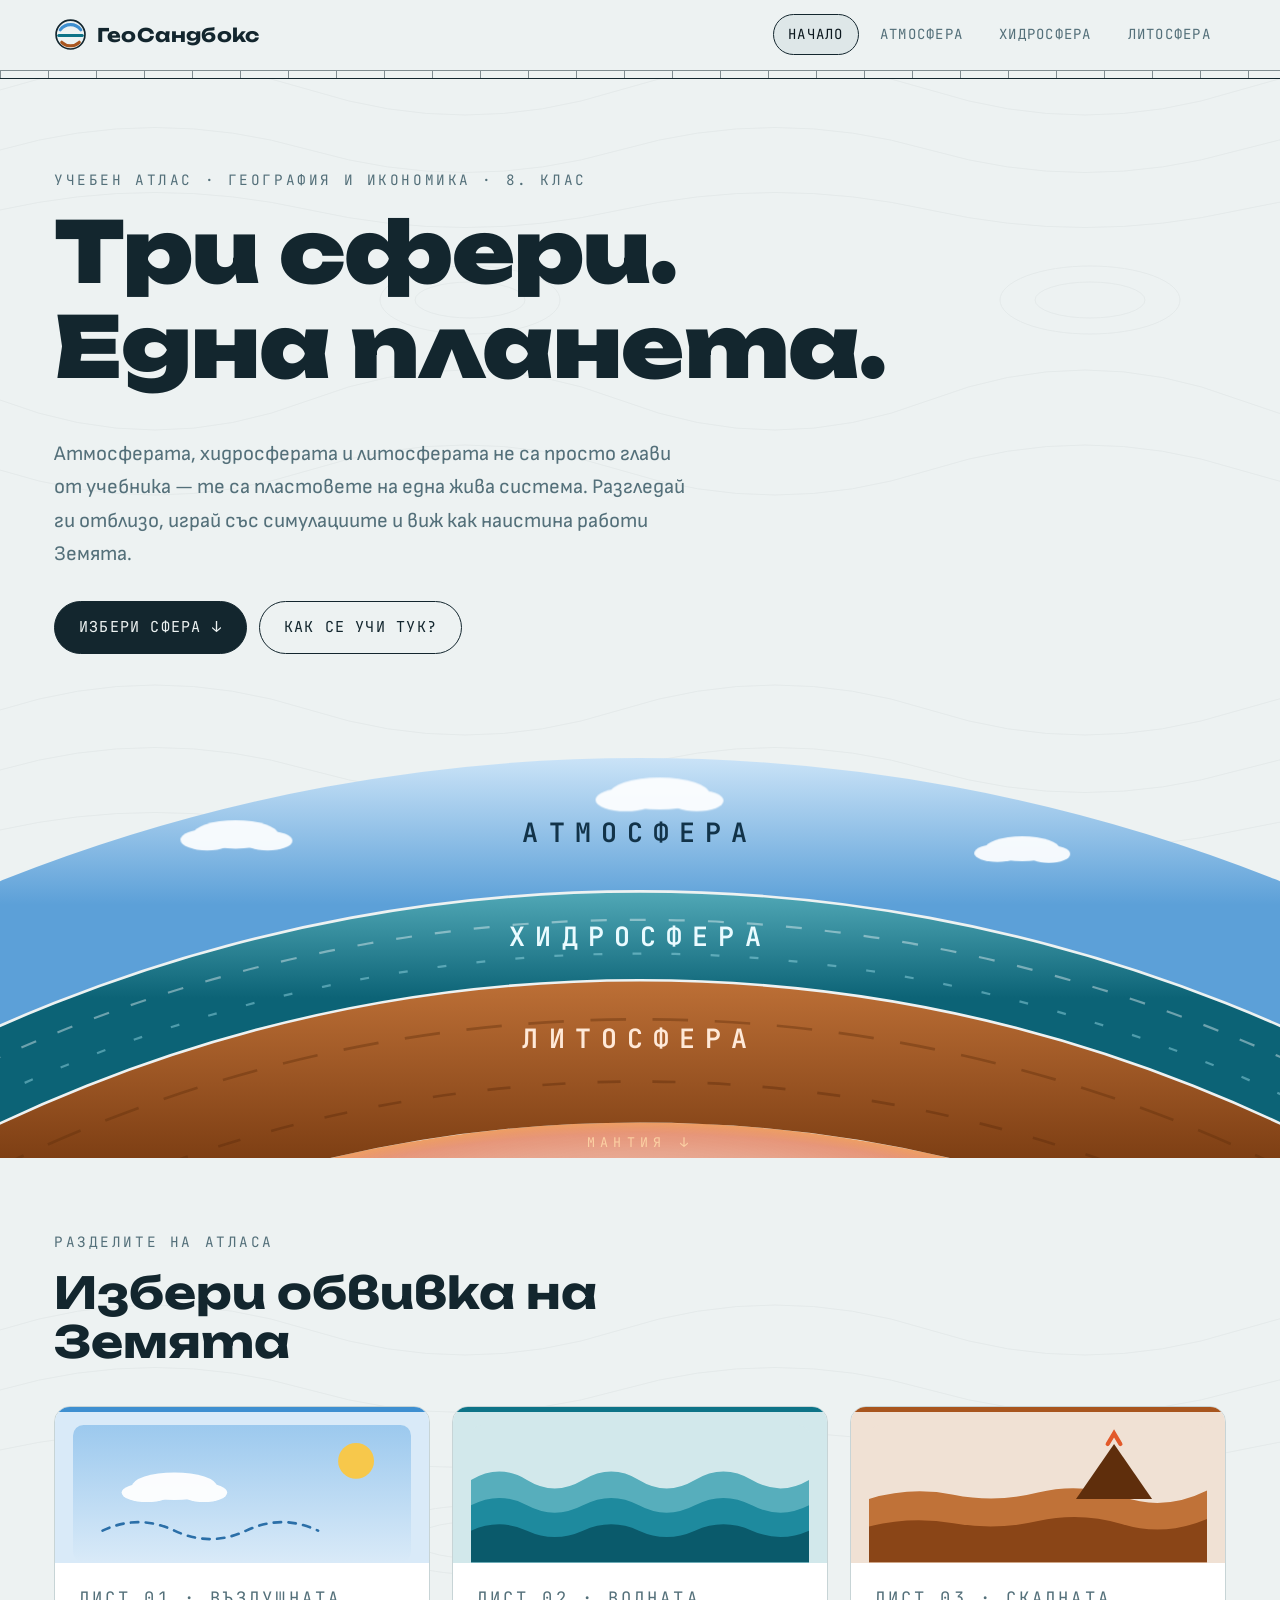
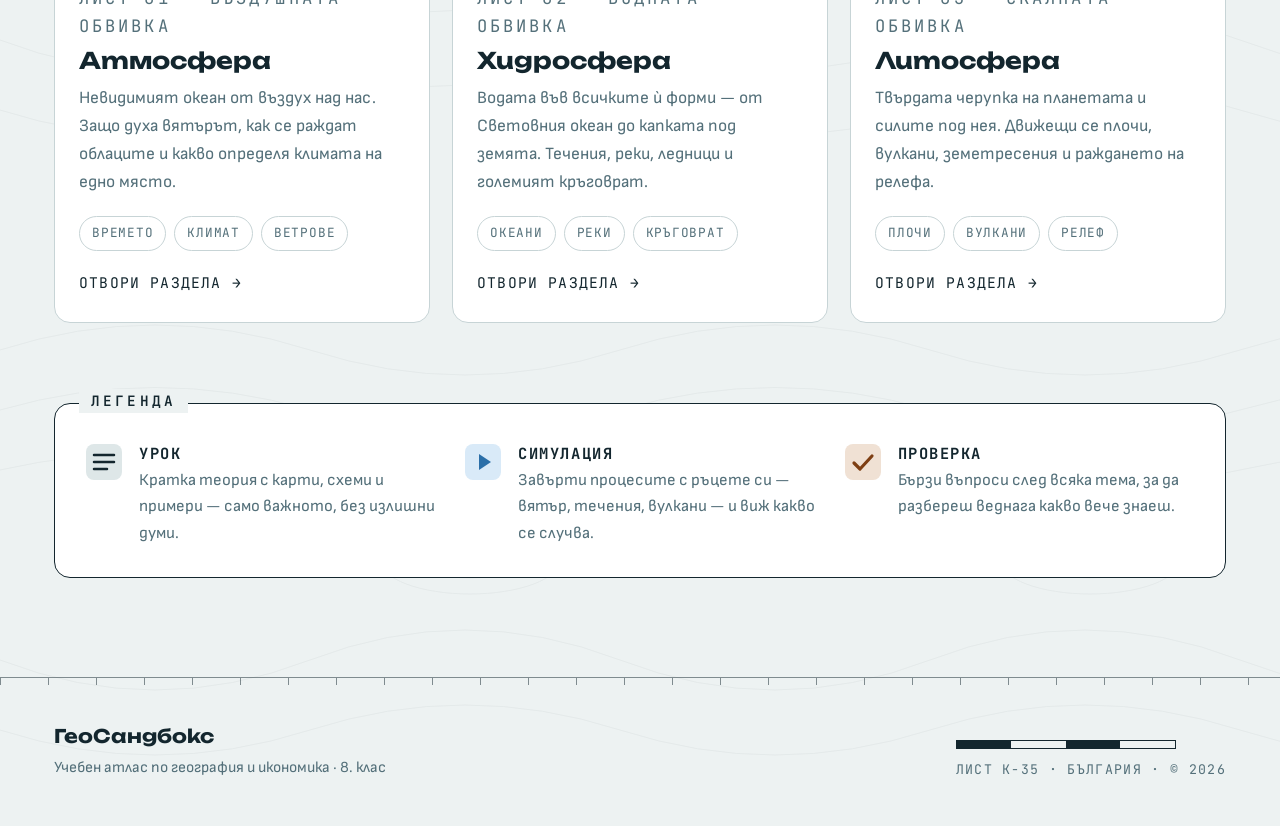
==== commit 1a8311b0: "Update index.html" ====
--- a/index.html
+++ b/index.html
@@ -1,239 +1,259 @@
 <!doctype html>
 <html lang="bg">
-<head>
-<meta charset="utf-8">
-<meta name="viewport" content="width=device-width, initial-scale=1">
-<title>ГеоСфера · География за 8. клас</title>
-<link rel="preconnect" href="https://fonts.googleapis.com">
-<link rel="preconnect" href="https://fonts.gstatic.com" crossorigin>
-<link href="https://fonts.googleapis.com/css2?family=Unbounded:wght@500;700;900&family=Sofia+Sans:ital,wght@0,400;0,500;0,700;1,400&family=JetBrains+Mono:wght@400;600&display=swap" rel="stylesheet">
-<link rel="stylesheet" href="styles.css">
-</head>
-<body data-view="home">
-
-<header class="topbar">
-  <div class="wrap topbar-inner">
-    <a class="brand" href="index.html">
-      <svg viewBox="0 0 32 32" fill="none" stroke-linecap="round" aria-hidden="true">
-        <circle cx="16" cy="16" r="14" stroke="#13262E" stroke-width="1.6"/>
-        <path d="M6 11.5a12.4 12.4 0 0 1 20 0" stroke="#3E8FD0" stroke-width="3"/>
-        <path d="M4.6 17h22.8" stroke="#0D7387" stroke-width="3"/>
-        <path d="M7.5 23.5a12.4 12.4 0 0 0 17 0" stroke="#A8551E" stroke-width="3"/>
-      </svg>
-      ГеоСфера
-    </a>
-    <nav class="nav" aria-label="Основна навигация">
-      <a href="index.html" class="on" aria-current="page">Начало</a>
-      <a href="atmosfera.html">Атмосфера</a>
-      <a href="hidrosfera.html">Хидросфера</a>
-      <a href="litosfera.html">Литосфера</a>
-    </nav>
-  </div>
-  <div class="ticks" aria-hidden="true"></div>
-</header>
-
-<main>
-<section class="page">
-<div class="hero">
-    <div class="hero-inner wrap">
-      <p class="eyebrow">Учебен атлас · География и икономика · 8. клас</p>
-      <h1>Три сфери.<br>Една планета.</h1>
-      <p class="lead">Атмосферата, хидросферата и литосферата не са просто глави от учебника —
-      те са пластовете на една жива система. Разгледай ги отблизо, играй със симулациите
-      и виж как наистина работи Земята.</p>
-      <div class="cta-row">
-        <a class="btn" href="#razdeli">Избери сфера ↓</a>
-        <a class="btn ghost" href="#legenda">Как се учи тук?</a>
+
+  <head>
+    <meta charset="utf-8">
+    <meta name="viewport" content="width=device-width, initial-scale=1">
+    <title>ГеоСандбокс · География за 8. клас</title>
+    <link rel="preconnect" href="https://fonts.googleapis.com">
+    <link rel="preconnect" href="https://fonts.gstatic.com" crossorigin>
+    <link href="https://fonts.googleapis.com/css2?family=Unbounded:wght@500;700;900&family=Sofia+Sans:ital,wght@0,400;0,500;0,700;1,400&family=JetBrains+Mono:wght@400;600&display=swap" rel="stylesheet">
+    <link rel="stylesheet" href="styles.css">
+  </head>
+
+  <body data-view="home">
+
+    <header class="topbar">
+      <div class="wrap topbar-inner">
+        <a class="brand" href="index.html">
+          <svg viewBox="0 0 32 32" fill="none" stroke-linecap="round" aria-hidden="true">
+            <circle cx="16" cy="16" r="14" stroke="#13262E" stroke-width="1.6" />
+            <path d="M6 11.5a12.4 12.4 0 0 1 20 0" stroke="#3E8FD0" stroke-width="3" />
+            <path d="M4.6 17h22.8" stroke="#0D7387" stroke-width="3" />
+            <path d="M7.5 23.5a12.4 12.4 0 0 0 17 0" stroke="#A8551E" stroke-width="3" />
+          </svg>
+          ГеоСандбокс
+        </a>
+        <nav class="nav" aria-label="Основна навигация">
+          <a href="index.html" class="on" aria-current="page">Начало</a>
+          <a href="atmosfera.html">Атмосфера</a>
+          <a href="hidrosfera.html">Хидросфера</a>
+          <a href="litosfera.html">Литосфера</a>
+        </nav>
       </div>
-    </div>
-
-    <figure class="hero-art">
-      <svg viewBox="0 0 1440 560" preserveAspectRatio="xMidYMax slice" role="group"
-           aria-label="Разрез на Земята: атмосфера, хидросфера и литосфера. Избери пласт.">
-        <defs>
-          <linearGradient id="gSky" gradientUnits="userSpaceOnUse" x1="0" y1="95" x2="0" y2="275">
-            <stop offset="0" stop-color="#D4E9FA"/><stop offset="1" stop-color="#5CA0D8"/>
-          </linearGradient>
-          <linearGradient id="gSea" gradientUnits="userSpaceOnUse" x1="0" y1="250" x2="0" y2="380">
-            <stop offset="0" stop-color="#57AEBC"/><stop offset="1" stop-color="#0C6376"/>
-          </linearGradient>
-          <linearGradient id="gRock" gradientUnits="userSpaceOnUse" x1="0" y1="350" x2="0" y2="560">
-            <stop offset="0" stop-color="#C07238"/><stop offset="1" stop-color="#7E3F14"/>
-          </linearGradient>
-          <radialGradient id="gMan" gradientUnits="userSpaceOnUse" cx="720" cy="2050" r="1540">
-            <stop offset=".90" stop-color="#E2592A" stop-opacity="0"/>
-            <stop offset=".985" stop-color="#E2592A" stop-opacity=".6"/>
-            <stop offset="1" stop-color="#F7A842" stop-opacity=".9"/>
-          </radialGradient>
-        </defs>
-
-        <circle class="mantle-glow" cx="720" cy="2050" r="1530" fill="url(#gMan)"/>
-        <text x="720" y="548" text-anchor="middle" fill="#FFD9A8" opacity=".85"
-              font-family="'JetBrains Mono',monospace" font-size="15" letter-spacing="6">МАНТИЯ ↓</text>
-
-        <a class="band" href="litosfera.html">
-          <title>Литосфера — скалната обвивка</title>
-          <circle cx="720" cy="2050" r="1610" fill="none" stroke="url(#gRock)" stroke-width="160"/>
-          <circle cx="720" cy="2050" r="1576" fill="none" stroke="#5F2E0C" stroke-width="3"
-                  stroke-dasharray="26 36" opacity=".45"/>
-          <circle cx="720" cy="2050" r="1646" fill="none" stroke="#5F2E0C" stroke-width="3"
-                  stroke-dasharray="40 30" opacity=".4"/>
-          <text class="band-label" x="720" y="436" fill="#FFE9D8">ЛИТОСФЕРА</text>
-          <text class="band-hint" x="720" y="468" fill="#FFE9D8">отвори раздела →</text>
-        </a>
-
-        <a class="band" href="hidrosfera.html">
-          <title>Хидросфера — водната обвивка</title>
-          <circle cx="720" cy="2050" r="1740" fill="none" stroke="url(#gSea)" stroke-width="100"/>
-          <circle class="waves" cx="720" cy="2050" r="1758" fill="none" stroke="#FFFFFF"
-                  stroke-width="2.5" stroke-dasharray="18 26" opacity=".4"/>
-          <circle class="waves w2" cx="720" cy="2050" r="1720" fill="none" stroke="#9FE0EA"
-                  stroke-width="2.5" stroke-dasharray="10 34" opacity=".45"/>
-          <text class="band-label" x="720" y="322" fill="#EAFBFF">ХИДРОСФЕРА</text>
-          <text class="band-hint" x="720" y="350" fill="#EAFBFF">отвори раздела →</text>
-        </a>
-
-        <a class="band" href="atmosfera.html">
-          <title>Атмосфера — въздушната обвивка</title>
-          <circle cx="720" cy="2050" r="1865" fill="none" stroke="url(#gSky)" stroke-width="150"/>
-          <g fill="#FFFFFF" opacity=".92">
-            <g class="cloud" transform="translate(265 196)">
-              <ellipse rx="48" ry="16"/><ellipse cx="-32" cy="6" rx="30" ry="12"/><ellipse cx="36" cy="7" rx="28" ry="11"/>
-            </g>
-            <g class="cloud c2" transform="translate(742 150)">
-              <ellipse rx="56" ry="18"/><ellipse cx="-38" cy="7" rx="34" ry="13"/><ellipse cx="42" cy="8" rx="30" ry="12"/>
-            </g>
-            <g class="cloud c3" transform="translate(1150 212)">
-              <ellipse rx="42" ry="14"/><ellipse cx="-28" cy="5" rx="26" ry="10"/><ellipse cx="30" cy="6" rx="24" ry="10"/>
-            </g>
-          </g>
-          <text class="band-label" x="720" y="205" fill="#123349">АТМОСФЕРА</text>
-          <text class="band-hint" x="720" y="234" fill="#123349">отвори раздела →</text>
-        </a>
-
-        <circle cx="720" cy="2050" r="1790" fill="none" stroke="#EDF2F2" stroke-width="3"/>
-        <circle cx="720" cy="2050" r="1690" fill="none" stroke="#EDF2F2" stroke-width="3"/>
-      </svg>
-    </figure>
-  </div>
-
-  <div class="section wrap" id="razdeli">
-    <div class="bhead">
-      <p class="eyebrow">Разделите на атласа</p>
-      <h2>Избери обвивка на Земята</h2>
-    </div>
-    <div class="cards">
-
-      <a class="card card-atm" href="atmosfera.html">
-        <div class="card-art">
-          <svg viewBox="0 0 320 130" aria-hidden="true">
-            <defs><linearGradient id="cA" x1="0" y1="0" x2="0" y2="1">
-              <stop offset="0" stop-color="#9CC9EE"/><stop offset="1" stop-color="#D9EAF8"/>
-            </linearGradient></defs>
-            <rect width="320" height="130" rx="10" fill="url(#cA)"/>
-            <circle cx="268" cy="34" r="17" fill="#F7C84B"/>
-            <g fill="#FFFFFF" opacity=".95">
-              <ellipse cx="96" cy="58" rx="40" ry="13"/><ellipse cx="70" cy="64" rx="24" ry="9"/><ellipse cx="124" cy="64" rx="22" ry="9"/>
-            </g>
-            <path d="M28 100q34-16 68 0t68 0t68 0" fill="none" stroke="#2B6FA8" stroke-width="2.5" stroke-dasharray="7 7" stroke-linecap="round"/>
-          </svg>
-        </div>
-        <div class="card-body">
-          <p class="eyebrow">Лист 01 · Въздушната обвивка</p>
-          <h3>Атмосфера</h3>
-          <p>Невидимият океан от въздух над нас. Защо духа вятърът, как се раждат облаците
-          и какво определя климата на едно място.</p>
-          <p class="chiprow"><span class="chip">времето</span><span class="chip">климат</span><span class="chip">ветрове</span></p>
-          <span class="card-go">Отвори раздела →</span>
-        </div>
-      </a>
-
-      <a class="card card-hyd" href="hidrosfera.html">
-        <div class="card-art">
-          <svg viewBox="0 0 320 130" aria-hidden="true">
-            <rect width="320" height="130" rx="10" fill="#D2E8EB"/>
-            <path d="M0 52q27-16 53 0t53 0t53 0t53 0t54 0t54 0V130H0Z" fill="#57AEBC"/>
-            <path d="M0 76q27-14 53 0t53 0t53 0t53 0t54 0t54 0V130H0Z" fill="#1E8A9E"/>
-            <path d="M0 100q27-12 53 0t53 0t53 0t53 0t54 0t54 0V130H0Z" fill="#0A5A6B"/>
-          </svg>
-        </div>
-        <div class="card-body">
-          <p class="eyebrow">Лист 02 · Водната обвивка</p>
-          <h3>Хидросфера</h3>
-          <p>Водата във всичките ѝ форми — от Световния океан до капката под земята.
-          Течения, реки, ледници и големият кръговрат.</p>
-          <p class="chiprow"><span class="chip">океани</span><span class="chip">реки</span><span class="chip">кръговрат</span></p>
-          <span class="card-go">Отвори раздела →</span>
-        </div>
-      </a>
-
-      <a class="card card-lit" href="litosfera.html">
-        <div class="card-art">
-          <svg viewBox="0 0 320 130" aria-hidden="true">
-            <rect width="320" height="130" rx="10" fill="#F0E1D4"/>
-            <path d="M0 70q40-12 80-4t80-2t80 4t80-6V130H0Z" fill="#C07238"/>
-            <path d="M0 96q40-10 80-3t80-2t80 3t80-5V130H0Z" fill="#8A4517"/>
-            <path d="M196 70 L232 18 L268 70 Z" fill="#5F2E0C"/>
-            <path d="M226 18 L232 8 L238 18" fill="none" stroke="#E2592A" stroke-width="4" stroke-linecap="round"/>
-          </svg>
-        </div>
-        <div class="card-body">
-          <p class="eyebrow">Лист 03 · Скалната обвивка</p>
-          <h3>Литосфера</h3>
-          <p>Твърдата черупка на планетата и силите под нея. Движещи се плочи, вулкани,
-          земетресения и раждането на релефа.</p>
-          <p class="chiprow"><span class="chip">плочи</span><span class="chip">вулкани</span><span class="chip">релеф</span></p>
-          <span class="card-go">Отвори раздела →</span>
-        </div>
-      </a>
-
-    </div>
-  </div>
-
-  <div class="section wrap" id="legenda" style="padding-top:8px">
-    <div class="legend">
-      <p class="legend-title">Легенда</p>
-      <div class="legend-grid">
-        <div class="lg-item">
-          <svg viewBox="0 0 42 42" aria-hidden="true">
-            <rect x="3" y="3" width="36" height="36" rx="8" fill="#DEE7E8"/>
-            <path d="M11 14h20M11 21h20M11 28h13" stroke="#13262E" stroke-width="2.5" stroke-linecap="round"/>
-          </svg>
-          <div><h4>Урок</h4><p>Кратка теория с карти, схеми и примери — само важното, без излишни думи.</p></div>
-        </div>
-        <div class="lg-item">
-          <svg viewBox="0 0 42 42" aria-hidden="true">
-            <rect x="3" y="3" width="36" height="36" rx="8" fill="#D9EAF8"/>
-            <path d="M17 13l12 8-12 8Z" fill="#2B6FA8"/>
-          </svg>
-          <div><h4>Симулация</h4><p>Завърти процесите с ръцете си — вятър, течения, вулкани — и виж какво се случва.</p></div>
-        </div>
-        <div class="lg-item">
-          <svg viewBox="0 0 42 42" aria-hidden="true">
-            <rect x="3" y="3" width="36" height="36" rx="8" fill="#F0E1D4"/>
-            <path d="M12 22l6 6 12-13" fill="none" stroke="#7E3F14" stroke-width="3.2" stroke-linecap="round" stroke-linejoin="round"/>
-          </svg>
-          <div><h4>Проверка</h4><p>Бързи въпроси след всяка тема, за да разбереш веднага какво вече знаеш.</p></div>
+      <div class="ticks" aria-hidden="true"></div>
+    </header>
+
+    <main>
+      <section class="page">
+        <div class="hero">
+          <div class="hero-inner wrap">
+            <p class="eyebrow">Учебен атлас · География и икономика · 8. клас</p>
+            <h1>Три сфери.<br>Една планета.</h1>
+            <p class="lead">Атмосферата, хидросферата и литосферата не са просто глави от учебника —
+              те са пластовете на една жива система. Разгледай ги отблизо, играй със симулациите
+              и виж как наистина работи Земята.</p>
+            <div class="cta-row">
+              <a class="btn" href="#razdeli">Избери сфера ↓</a>
+              <a class="btn ghost" href="#legenda">Как се учи тук?</a>
+            </div>
+          </div>
+
+          <figure class="hero-art">
+            <svg viewBox="0 0 1440 560" preserveAspectRatio="xMidYMax slice" role="group" aria-label="Разрез на Земята: атмосфера, хидросфера и литосфера. Избери пласт.">
+              <defs>
+                <linearGradient id="gSky" gradientUnits="userSpaceOnUse" x1="0" y1="95" x2="0" y2="275">
+                  <stop offset="0" stop-color="#D4E9FA" />
+                  <stop offset="1" stop-color="#5CA0D8" />
+                </linearGradient>
+                <linearGradient id="gSea" gradientUnits="userSpaceOnUse" x1="0" y1="250" x2="0" y2="380">
+                  <stop offset="0" stop-color="#57AEBC" />
+                  <stop offset="1" stop-color="#0C6376" />
+                </linearGradient>
+                <linearGradient id="gRock" gradientUnits="userSpaceOnUse" x1="0" y1="350" x2="0" y2="560">
+                  <stop offset="0" stop-color="#C07238" />
+                  <stop offset="1" stop-color="#7E3F14" />
+                </linearGradient>
+                <radialGradient id="gMan" gradientUnits="userSpaceOnUse" cx="720" cy="2050" r="1540">
+                  <stop offset=".90" stop-color="#E2592A" stop-opacity="0" />
+                  <stop offset=".985" stop-color="#E2592A" stop-opacity=".6" />
+                  <stop offset="1" stop-color="#F7A842" stop-opacity=".9" />
+                </radialGradient>
+              </defs>
+
+              <circle class="mantle-glow" cx="720" cy="2050" r="1530" fill="url(#gMan)" />
+              <text x="720" y="548" text-anchor="middle" fill="#FFD9A8" opacity=".85" font-family="'JetBrains Mono',monospace" font-size="15" letter-spacing="6">МАНТИЯ ↓</text>
+
+              <a class="band" href="litosfera.html">
+                <title>Литосфера — скалната обвивка</title>
+                <circle cx="720" cy="2050" r="1610" fill="none" stroke="url(#gRock)" stroke-width="160" />
+                <circle cx="720" cy="2050" r="1576" fill="none" stroke="#5F2E0C" stroke-width="3" stroke-dasharray="26 36" opacity=".45" />
+                <circle cx="720" cy="2050" r="1646" fill="none" stroke="#5F2E0C" stroke-width="3" stroke-dasharray="40 30" opacity=".4" />
+                <text class="band-label" x="720" y="436" fill="#FFE9D8">ЛИТОСФЕРА</text>
+                <text class="band-hint" x="720" y="468" fill="#FFE9D8">отвори раздела →</text>
+              </a>
+
+              <a class="band" href="hidrosfera.html">
+                <title>Хидросфера — водната обвивка</title>
+                <circle cx="720" cy="2050" r="1740" fill="none" stroke="url(#gSea)" stroke-width="100" />
+                <circle class="waves" cx="720" cy="2050" r="1758" fill="none" stroke="#FFFFFF" stroke-width="2.5" stroke-dasharray="18 26" opacity=".4" />
+                <circle class="waves w2" cx="720" cy="2050" r="1720" fill="none" stroke="#9FE0EA" stroke-width="2.5" stroke-dasharray="10 34" opacity=".45" />
+                <text class="band-label" x="720" y="322" fill="#EAFBFF">ХИДРОСФЕРА</text>
+                <text class="band-hint" x="720" y="350" fill="#EAFBFF">отвори раздела →</text>
+              </a>
+
+              <a class="band" href="atmosfera.html">
+                <title>Атмосфера — въздушната обвивка</title>
+                <circle cx="720" cy="2050" r="1865" fill="none" stroke="url(#gSky)" stroke-width="150" />
+                <g fill="#FFFFFF" opacity=".92">
+                  <g class="cloud" transform="translate(265 196)">
+                    <ellipse rx="48" ry="16" />
+                    <ellipse cx="-32" cy="6" rx="30" ry="12" />
+                    <ellipse cx="36" cy="7" rx="28" ry="11" />
+                  </g>
+                  <g class="cloud c2" transform="translate(742 150)">
+                    <ellipse rx="56" ry="18" />
+                    <ellipse cx="-38" cy="7" rx="34" ry="13" />
+                    <ellipse cx="42" cy="8" rx="30" ry="12" />
+                  </g>
+                  <g class="cloud c3" transform="translate(1150 212)">
+                    <ellipse rx="42" ry="14" />
+                    <ellipse cx="-28" cy="5" rx="26" ry="10" />
+                    <ellipse cx="30" cy="6" rx="24" ry="10" />
+                  </g>
+                </g>
+                <text class="band-label" x="720" y="205" fill="#123349">АТМОСФЕРА</text>
+                <text class="band-hint" x="720" y="234" fill="#123349">отвори раздела →</text>
+              </a>
+
+              <circle cx="720" cy="2050" r="1790" fill="none" stroke="#EDF2F2" stroke-width="3" />
+              <circle cx="720" cy="2050" r="1690" fill="none" stroke="#EDF2F2" stroke-width="3" />
+            </svg>
+          </figure>
+        </div>
+
+        <div class="section wrap" id="razdeli">
+          <div class="bhead">
+            <p class="eyebrow">Разделите на атласа</p>
+            <h2>Избери обвивка на Земята</h2>
+          </div>
+          <div class="cards">
+
+            <a class="card card-atm" href="atmosfera.html">
+              <div class="card-art">
+                <svg viewBox="0 0 320 130" aria-hidden="true">
+                  <defs>
+                    <linearGradient id="cA" x1="0" y1="0" x2="0" y2="1">
+                      <stop offset="0" stop-color="#9CC9EE" />
+                      <stop offset="1" stop-color="#D9EAF8" />
+                    </linearGradient>
+                  </defs>
+                  <rect width="320" height="130" rx="10" fill="url(#cA)" />
+                  <circle cx="268" cy="34" r="17" fill="#F7C84B" />
+                  <g fill="#FFFFFF" opacity=".95">
+                    <ellipse cx="96" cy="58" rx="40" ry="13" />
+                    <ellipse cx="70" cy="64" rx="24" ry="9" />
+                    <ellipse cx="124" cy="64" rx="22" ry="9" />
+                  </g>
+                  <path d="M28 100q34-16 68 0t68 0t68 0" fill="none" stroke="#2B6FA8" stroke-width="2.5" stroke-dasharray="7 7" stroke-linecap="round" />
+                </svg>
+              </div>
+              <div class="card-body">
+                <p class="eyebrow">Лист 01 · Въздушната обвивка</p>
+                <h3>Атмосфера</h3>
+                <p>Невидимият океан от въздух над нас. Защо духа вятърът, как се раждат облаците
+                  и какво определя климата на едно място.</p>
+                <p class="chiprow"><span class="chip">времето</span><span class="chip">климат</span><span class="chip">ветрове</span></p>
+                <span class="card-go">Отвори раздела →</span>
+              </div>
+            </a>
+
+            <a class="card card-hyd" href="hidrosfera.html">
+              <div class="card-art">
+                <svg viewBox="0 0 320 130" aria-hidden="true">
+                  <rect width="320" height="130" rx="10" fill="#D2E8EB" />
+                  <path d="M0 52q27-16 53 0t53 0t53 0t53 0t54 0t54 0V130H0Z" fill="#57AEBC" />
+                  <path d="M0 76q27-14 53 0t53 0t53 0t53 0t54 0t54 0V130H0Z" fill="#1E8A9E" />
+                  <path d="M0 100q27-12 53 0t53 0t53 0t53 0t54 0t54 0V130H0Z" fill="#0A5A6B" />
+                </svg>
+              </div>
+              <div class="card-body">
+                <p class="eyebrow">Лист 02 · Водната обвивка</p>
+                <h3>Хидросфера</h3>
+                <p>Водата във всичките ѝ форми — от Световния океан до капката под земята.
+                  Течения, реки, ледници и големият кръговрат.</p>
+                <p class="chiprow"><span class="chip">океани</span><span class="chip">реки</span><span class="chip">кръговрат</span></p>
+                <span class="card-go">Отвори раздела →</span>
+              </div>
+            </a>
+
+            <a class="card card-lit" href="litosfera.html">
+              <div class="card-art">
+                <svg viewBox="0 0 320 130" aria-hidden="true">
+                  <rect width="320" height="130" rx="10" fill="#F0E1D4" />
+                  <path d="M0 70q40-12 80-4t80-2t80 4t80-6V130H0Z" fill="#C07238" />
+                  <path d="M0 96q40-10 80-3t80-2t80 3t80-5V130H0Z" fill="#8A4517" />
+                  <path d="M196 70 L232 18 L268 70 Z" fill="#5F2E0C" />
+                  <path d="M226 18 L232 8 L238 18" fill="none" stroke="#E2592A" stroke-width="4" stroke-linecap="round" />
+                </svg>
+              </div>
+              <div class="card-body">
+                <p class="eyebrow">Лист 03 · Скалната обвивка</p>
+                <h3>Литосфера</h3>
+                <p>Твърдата черупка на планетата и силите под нея. Движещи се плочи, вулкани,
+                  земетресения и раждането на релефа.</p>
+                <p class="chiprow"><span class="chip">плочи</span><span class="chip">вулкани</span><span class="chip">релеф</span></p>
+                <span class="card-go">Отвори раздела →</span>
+              </div>
+            </a>
+
+          </div>
+        </div>
+
+        <div class="section wrap" id="legenda" style="padding-top:8px">
+          <div class="legend">
+            <p class="legend-title">Легенда</p>
+            <div class="legend-grid">
+              <div class="lg-item">
+                <svg viewBox="0 0 42 42" aria-hidden="true">
+                  <rect x="3" y="3" width="36" height="36" rx="8" fill="#DEE7E8" />
+                  <path d="M11 14h20M11 21h20M11 28h13" stroke="#13262E" stroke-width="2.5" stroke-linecap="round" />
+                </svg>
+                <div>
+                  <h4>Урок</h4>
+                  <p>Кратка теория с карти, схеми и примери — само важното, без излишни думи.</p>
+                </div>
+              </div>
+              <div class="lg-item">
+                <svg viewBox="0 0 42 42" aria-hidden="true">
+                  <rect x="3" y="3" width="36" height="36" rx="8" fill="#D9EAF8" />
+                  <path d="M17 13l12 8-12 8Z" fill="#2B6FA8" />
+                </svg>
+                <div>
+                  <h4>Симулация</h4>
+                  <p>Завърти процесите с ръцете си — вятър, течения, вулкани — и виж какво се случва.</p>
+                </div>
+              </div>
+              <div class="lg-item">
+                <svg viewBox="0 0 42 42" aria-hidden="true">
+                  <rect x="3" y="3" width="36" height="36" rx="8" fill="#F0E1D4" />
+                  <path d="M12 22l6 6 12-13" fill="none" stroke="#7E3F14" stroke-width="3.2" stroke-linecap="round" stroke-linejoin="round" />
+                </svg>
+                <div>
+                  <h4>Проверка</h4>
+                  <p>Бързи въпроси след всяка тема, за да разбереш веднага какво вече знаеш.</p>
+                </div>
+              </div>
+            </div>
+          </div>
+        </div>
+      </section>
+    </main>
+
+    <footer class="footer">
+      <div class="ticks" aria-hidden="true"></div>
+      <div class="wrap footer-grid">
+        <div>
+          <p class="fbrand">ГеоСандбокс</p>
+          <p class="fnote">Учебен атлас по география и икономика · 8. клас</p>
+        </div>
+        <div>
+          <div class="scalebar" aria-hidden="true"><span></span><span></span><span></span><span></span></div>
+          <p class="fnote mono">лист K-35 · България · © 2026</p>
         </div>
       </div>
-    </div>
-  </div>
-</section>
-</main>
-
-<footer class="footer">
-  <div class="ticks" aria-hidden="true"></div>
-  <div class="wrap footer-grid">
-    <div>
-      <p class="fbrand">ГеоСфера</p>
-      <p class="fnote">Учебен атлас по география и икономика · 8. клас</p>
-    </div>
-    <div>
-      <div class="scalebar" aria-hidden="true"><span></span><span></span><span></span><span></span></div>
-      <p class="fnote mono">лист K-35 · България · © 2026</p>
-    </div>
-  </div>
-</footer>
-
-</body>
+    </footer>
+
+  </body>
+
 </html>
--- a/styles.css
+++ b/styles.css
@@ -1,10 +1,7 @@
-/* ============ ТОКЕНИ ============ */
 :root {
   --paper: #EDF2F2;
-  /* хартия на хидрографска карта */
   --paper-deep: #E1E9EA;
   --ink: #13262E;
-  /* картографско мастило */
   --muted: #54707A;
   --line: #C7D4D6;
   --sky: #3E8FD0;
@@ -43,7 +40,6 @@
   --accent-soft: var(--rock-soft);
 }
 
-/* ============ ОСНОВА ============ */
 * {
   box-sizing: border-box
 }
@@ -58,7 +54,6 @@
   color: var(--ink);
   font-family: var(--body);
   font-size: clamp(112%, 1.3vw, 137%);
-  /* ~18px на телефон → ~22px на голям екран */
   line-height: 1.62;
   -webkit-font-smoothing: antialiased;
   background-image: url("data:image/svg+xml,%3Csvg xmlns='http://www.w3.org/2000/svg' width='620' height='620' viewBox='0 0 620 620'%3E%3Cg fill='none' stroke='%2313262E' stroke-width='1' opacity='0.045'%3E%3Cpath d='M0 90 Q155 40 310 90 T620 90'/%3E%3Cpath d='M0 150 Q155 105 310 150 T620 150'/%3E%3Cpath d='M0 210 Q155 175 310 210 T620 210'/%3E%3Cpath d='M0 400 Q155 460 310 400 T620 400'/%3E%3Cpath d='M0 470 Q155 520 310 470 T620 470'/%3E%3Cellipse cx='470' cy='300' rx='90' ry='34'/%3E%3Cellipse cx='470' cy='300' rx='55' ry='18'/%3E%3C/g%3E%3C/svg%3E");
@@ -106,7 +101,6 @@
   border-radius: 4px
 }
 
-/* координатни деления — като рамка на картен лист */
 .ticks {
   height: 8px;
   border-top: 1px solid var(--ink);
@@ -114,7 +108,6 @@
   background: repeating-linear-gradient(90deg, var(--ink) 0 1px, transparent 1px 48px);
 }
 
-/* ============ ГОРНА ЛЕНТА ============ */
 .topbar {
   position: sticky;
   top: 0;
@@ -178,7 +171,6 @@
   background: var(--accent-soft)
 }
 
-/* ============ ОБЩИ ЕЛЕМЕНТИ ============ */
 .eyebrow {
   font-family: var(--mono);
   font-size: clamp(80%, .95vw, 90%);
@@ -225,7 +217,6 @@
   font-size: clamp(175%, 3.5vw, 245%)
 }
 
-/* ============ ХЕРО (НАЧАЛО) ============ */
 .hero {
   position: relative;
   overflow: hidden
@@ -270,7 +261,6 @@
   margin: 3.4vh 0 1vh
 }
 
-/* подписният елемент: разрез на планетата */
 .hero-art {
   margin: 0;
   animation: rise 1s ease both .15s
@@ -345,7 +335,6 @@
   animation: pulse 6s ease-in-out infinite
 }
 
-/* ============ КАРТИ-РАЗДЕЛИ ============ */
 .cards {
   display: grid;
   grid-template-columns: repeat(3, 1fr);
@@ -463,7 +452,6 @@
   color: var(--rock-deep)
 }
 
-/* ============ ЛЕГЕНДА ============ */
 .legend {
   border: 1.5px solid var(--ink);
   border-radius: 16px;
@@ -523,7 +511,6 @@
   margin: 0
 }
 
-/* ============ ПОДСТРАНИЦИ ============ */
 .phero {
   position: relative;
   border-bottom: 1px solid var(--line);
@@ -608,7 +595,6 @@
   letter-spacing: .05em
 }
 
-/* уроци */
 .lessons-block {
   padding-top: 7vh;
   padding-bottom: 9vh
@@ -704,7 +690,6 @@
   border-color: var(--accent-deep)
 }
 
-/* ============ ФУТЪР ============ */
 .footer {
   margin-top: 3vh
 }
@@ -755,7 +740,6 @@
   background: var(--ink)
 }
 
-/* ============ АНИМАЦИИ ============ */
 @keyframes fadeUp {
   from {
     opacity: 0;
@@ -808,7 +792,6 @@
   }
 }
 
-/* ============ АДАПТИВНОСТ ============ */
 @media (max-width:940px) {
   .cards {
     grid-template-columns: 1fr 1fr
@@ -871,7 +854,6 @@
   }
 }
 
-/* ============ УРОЧНА СТРАНИЦА ============ */
 .lessonpage {
   padding-top: 6vh;
   padding-bottom: 2vh
@@ -1152,11 +1134,6 @@
   }
 }
 
-/* ===================================================================
-   СТИЛОВЕ ЗА СТРАНИЦИ НА УРОЦИ
-   =================================================================== */
-
-/* — херо на урока — */
 .lesson-hero {
   position: relative;
   border-bottom: 1px solid var(--line);
@@ -1234,7 +1211,6 @@
   margin-bottom: 8px
 }
 
-/* — съдържание / навигация в урока — */
 .toc {
   display: flex;
   flex-wrap: wrap;
@@ -1258,9 +1234,8 @@
   color: #fff
 }
 
-/* — статия — */
 .article {
-  max-width: 760px;
+  max-width: 1040px;
   margin: 0 auto;
   padding-top: 5vh;
   padding-bottom: 2vh
@@ -1317,7 +1292,6 @@
   border-bottom: 1px solid var(--accent)
 }
 
-/* термин в текста */
 .term {
   font-weight: 700;
   color: var(--accent-deep);
@@ -1325,7 +1299,6 @@
   padding: 0 2px
 }
 
-/* кутия с определение на термин */
 .defbox {
   display: grid;
   grid-template-columns: auto 1fr;
@@ -1359,7 +1332,6 @@
   color: var(--ink)
 }
 
-/* списък с определения (по-компактен) */
 .deflist {
   list-style: none;
   margin: 2vh 0;
@@ -1386,7 +1358,6 @@
   font-size: clamp(98%, 1.1vw, 108%)
 }
 
-/* акцентна кутия с факт */
 .factbox {
   background: var(--accent-soft);
   border-radius: 14px;
@@ -1435,7 +1406,6 @@
   margin-top: 6px
 }
 
-/* фигура със схема */
 .fig {
   margin: 3vh 0;
   background: #fff;
@@ -1475,7 +1445,6 @@
   fill: #fff
 }
 
-/* двуколонна мрежа за схеми/сравнения */
 .duo {
   display: grid;
   grid-template-columns: 1fr 1fr;
@@ -1487,7 +1456,6 @@
   margin: 0
 }
 
-/* място за бъдеща симулация */
 .simslot {
   position: relative;
   border: 2px dashed var(--accent);
@@ -1528,7 +1496,6 @@
   margin: 0 auto 1.4vh
 }
 
-/* въпроси и задачи */
 .tasks {
   background: var(--ink);
   color: var(--paper);
@@ -1578,7 +1545,6 @@
   text-align: center
 }
 
-/* навигация между уроци */
 .lnav {
   display: grid;
   grid-template-columns: 1fr 1fr;
@@ -1644,7 +1610,6 @@
   }
 }
 
-/* връзки в списъка с уроци на раздела */
 .lesson h4 a {
   color: inherit
 }
@@ -1663,4 +1628,4 @@
   background: var(--accent);
   color: #fff;
   border-color: var(--accent)
-}+}
